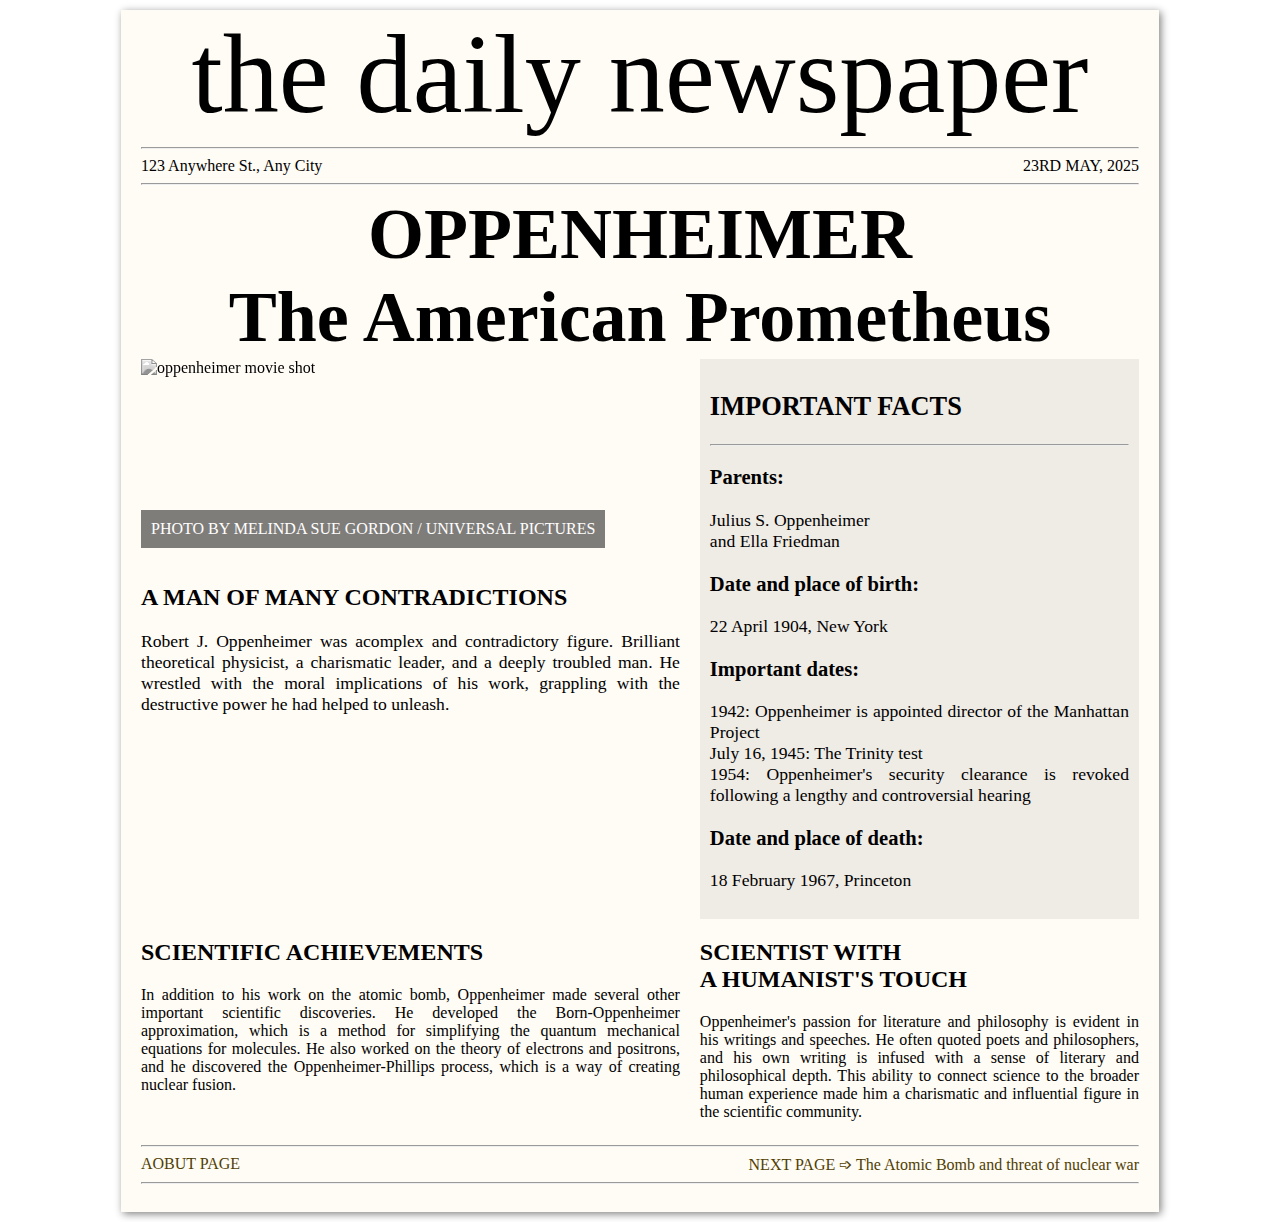
==== index.html @ 1718d895 "Add files via upload" ====
<!DOCTYPE html>
<html lang="en">
<head>
    <meta charset="UTF-8">
    <meta name="viewport" content="width=device-width, initial-scale=1.0">
    <title>Oppenheimer</title>
    <link rel="stylesheet" href="style.css">
</head>
<body>

    <div class="page">
        
        
        <div class="header">
            <h1><center>the daily newspaper</center></h1>
            <hr>

            <section class="info-bar">
                <div>123 Anywhere St., Any City</div>
                <div>23RD MAY, 2025</div>
            </section>
            
            <hr>
        </div>
        
        <div class="title">
            <div class="oppie">OPPENHEIMER</div>
            <div><center>
                The American Prometheus
            </center>
            </div>
        </div>

        <div class="image">
            <p class="credit">PHOTO BY MELINDA SUE GORDON / UNIVERSAL PICTURES</p>
            <img src="/images/gf-02770.jpg" alt="oppenheimer movie shot" width="100%">
        </div>
        <div class="paragraph p2 par2" id="dates">
            <h2>IMPORTANT FACTS</h2>
            <hr>
            <div>
                <h3>Parents:</h3>
                <p>Julius S. Oppenheimer <br>
                    and Ella Friedman</p>
            </div>
            <div>
                <h3>Date and place of birth:</h3>
                <p>22 April 1904, New York</p>
            </div>
            <div>
                <h3>Important dates:</h3>
                <p>1942: Oppenheimer is appointed director of the Manhattan Project <br>
                    July 16, 1945: The Trinity test <br>
                    1954: Oppenheimer's security clearance is revoked following 
                    a lengthy and controversial hearing</p>
            </div>
            <div>
                <h3>Date and place of death:</h3>
                <p>18 February 1967, Princeton </p>
            </div>
        </div>

        <div class="paragraph p1">
            <h2>A MAN OF MANY CONTRADICTIONS</h2>
            <p class="par2">Robert J. Oppenheimer was acomplex and contradictory figure. 
                Brilliant theoretical physicist, a charismatic leader, 
                and a deeply troubled man. He wrestled with the moral implications of his work, grappling with the destructive power he had helped to unleash.

            </p>
        </div>

        <div class="paragraph p2">
            <h2>SCIENTIFIC ACHIEVEMENTS</h2>
            <p>In addition to his work on the atomic bomb, 
                Oppenheimer made several other important scientific discoveries. 
                He developed the Born-Oppenheimer approximation, which is a method
                 for simplifying the quantum mechanical equations for molecules. 
                He also worked on the theory of electrons and positrons, and he discovered 
                the Oppenheimer-Phillips process, 
                which is a way of creating nuclear fusion.</p>
        </div>

        <div class="paragraph p1">
            <h2>SCIENTIST WITH <BR> A HUMANIST'S TOUCH</h2>
            <p>Oppenheimer's passion for literature and philosophy is evident in his 
                writings and speeches. He often quoted poets and philosophers, 
                and his own writing is infused with a sense of literary and philosophical depth.
                 This ability to connect science to the broader human experience made 
                 him a charismatic and influential figure in the scientific community.</p>
        </div>

        <section class="footer">
            <hr>
            <div class="ftst">
                <a href="/about.html" class="navigator">AOBUT PAGE</a>
                <a href="/facts.html" class="navigator">NEXT PAGE ➩ The Atomic Bomb and threat of nuclear war</a>    
            </div>
            <hr>
        </section>

        

    </div>
    
</body>
</html>
---- style.css ----
@font-face {
    font-family: headerfont;
    src: url("/fonts/Chomsky.otf") format("opentype");
}

@import url('https://fonts.googleapis.com/css2?family=Averia+Serif+Libre:wght@700&family=Bitter:wght@300&family=Gothic+A1:wght@200;900&family=Roboto&family=Roboto+Slab:wght@200&display=swap');

@import url('https://fonts.googleapis.com/css2?family=Bitter:wght@300&family=Gothic+A1:wght@200;900&family=Roboto&family=Roboto+Slab:wght@200&display=swap');
p, h1, h2, h3 {
    font-family: 'Bitter', serif;
    font-weight: lighter;
}

h1 {
    font-family: headerfont !important;
    margin: 0px;
    font-size: 7.01em;
}

.page {
    /* border: 1px solid red; */
    display: grid;
    grid-template-columns: 54% 44%;
    grid-template-rows: 11.1% 21.5% 40% 21.5% 1;
    gap: 2%;
    grid-row-gap: 0px;
    max-width: 998px;
    background-color: #fffbf5;
    padding: 20px;
    padding-top: 0px;
    box-shadow: grey 2px 2px 8px;

}

.header, .title, .footer {
    grid-column: 2 span;
}

.info-bar {
    display: flex;
    flex-direction: row;
    justify-content: space-between;
}

.title {
    display: flex;
    flex-direction: column;
    justify-content: center;
    align-items: center;
    font-size: 4.5em;
    font-family: 'Averia Serif Libre', serif;
    font-weight: BOLDER;
}

img {
    object-fit: cover;
    /* grid-row-end: 4; */
    height: 100%;
    filter: grayscale();
}

.header, .footer {
    width: 100%;
}

body {
    display: flex;
    justify-content: center;
    align-items: center;
    padding: 2px;

}

h2 {
    font-weight: bold;
}

.par2 {
    font-size: 1.1rem;
    text-align: justify;
}

.p2 {
    grid-row: span 2;
    
}

h3 {
    font-weight: bold;
}

.paragraph {
    text-align: justify;
}

.about {
    width: 100%;
    display: flex;
    flex-direction: column;
    justify-content: center;
}

ul {
    list-style: circle;
}

a {
    color: #4f4003;
}

.contact {
    display: flex;
    flex-direction: row;
    justify-content: center;
    gap: 2rem;
}

.image {
    position: relative;
  }
  
  .credit {
    position: absolute;
    bottom: 0;
    left: 0;
    background-color: rgba(0, 0, 0, 0.5);
    color: white;
    padding: 10px;
    z-index: 1;
  }

  .ftst {
    display: flex;
    flex-direction: row;
    justify-content: space-between;
    align-items: center;
  }

  .bottom {
    margin-bottom: 30px;
    margin-top: 30px;
  }



.img2 {
    grid-column: span 2;
    padding-top: 20px;
    padding-bottom: 10px;
    aspect-ratio: 16/9;
}

/* .img1 {
    max-height: 4px;
} */

/* .text {
    display: flex;
    flex-direction: column;
    justify-content: center;    
} */

.p-img {
    display: flex;
    flex-direction: row;
    justify-content: space-between;
}
.text {
    width: 50%;
    height: min-content;

}

.img1 {
    width: 45%;
    object-fit: cover;
    /* max-height: 407px; */
    
}

@media (min-width: 880px) {
    .img1 {
      max-height: 380px;
    }
  }

.navigator {
    text-decoration: none;
}

#dates {
    background-color: #3b393715;
    padding: 10px;
}
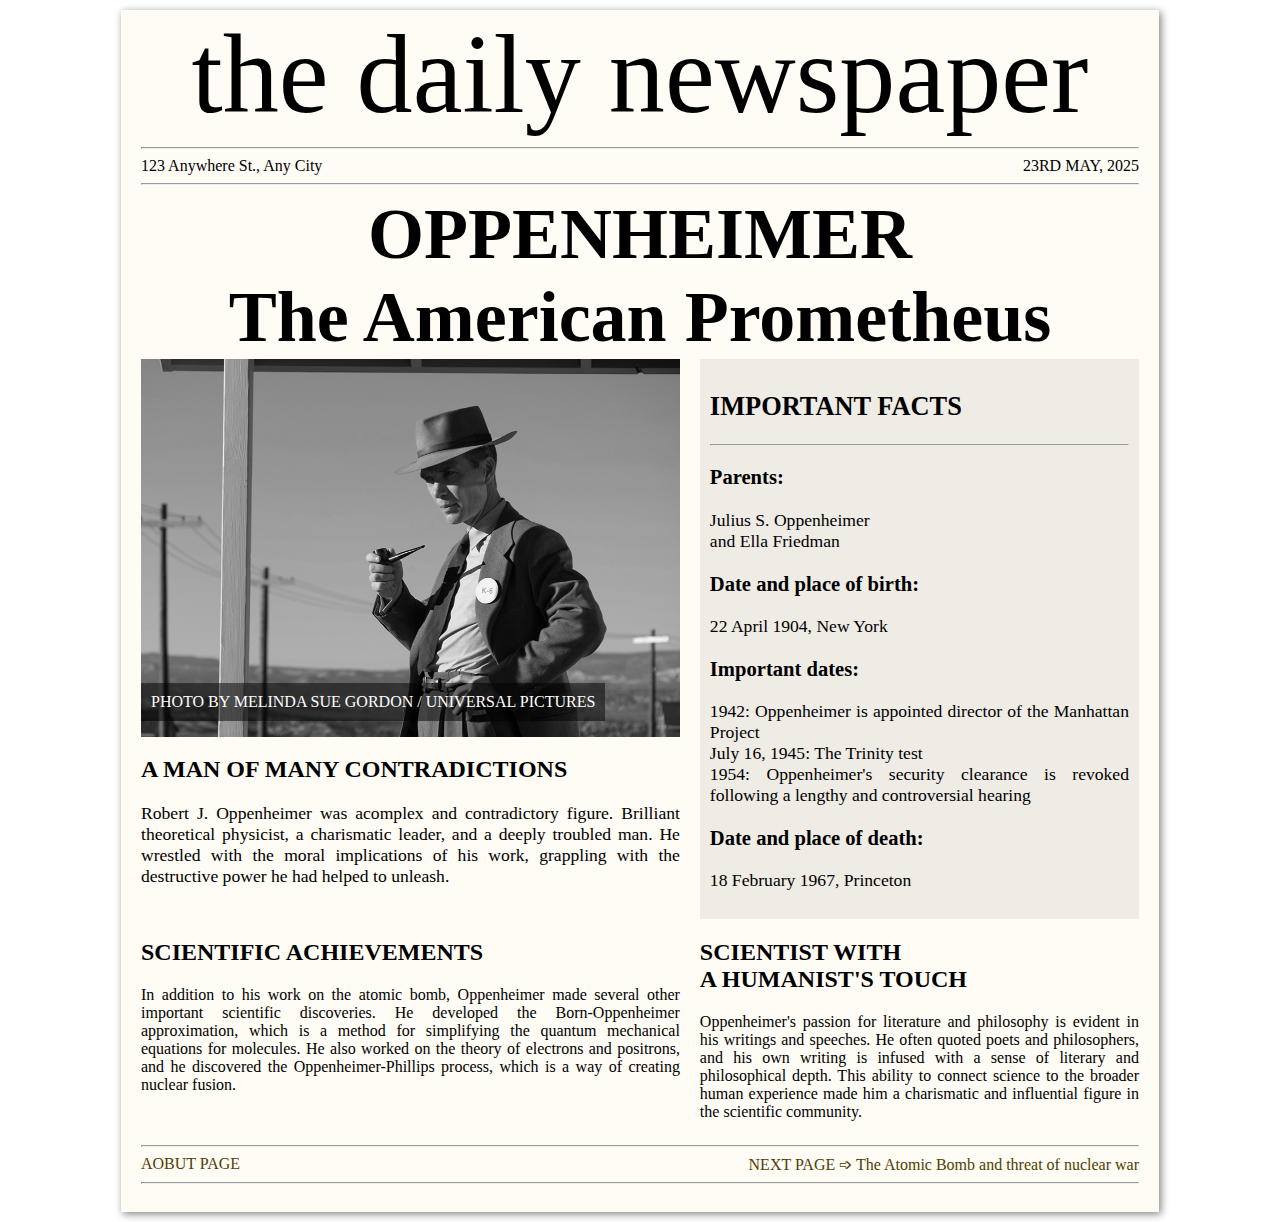
==== commit 591670fe: "Update index.html" ====
--- a/index.html
+++ b/index.html
@@ -33,7 +33,7 @@
 
         <div class="image">
             <p class="credit">PHOTO BY MELINDA SUE GORDON / UNIVERSAL PICTURES</p>
-            <img src="/images/gf-02770.jpg" alt="oppenheimer movie shot" width="100%">
+            <img src="/gf-02770.jpg" alt="oppenheimer movie shot" width="100%">
         </div>
         <div class="paragraph p2 par2" id="dates">
             <h2>IMPORTANT FACTS</h2>
@@ -103,4 +103,4 @@
     </div>
     
 </body>
-</html>+</html>
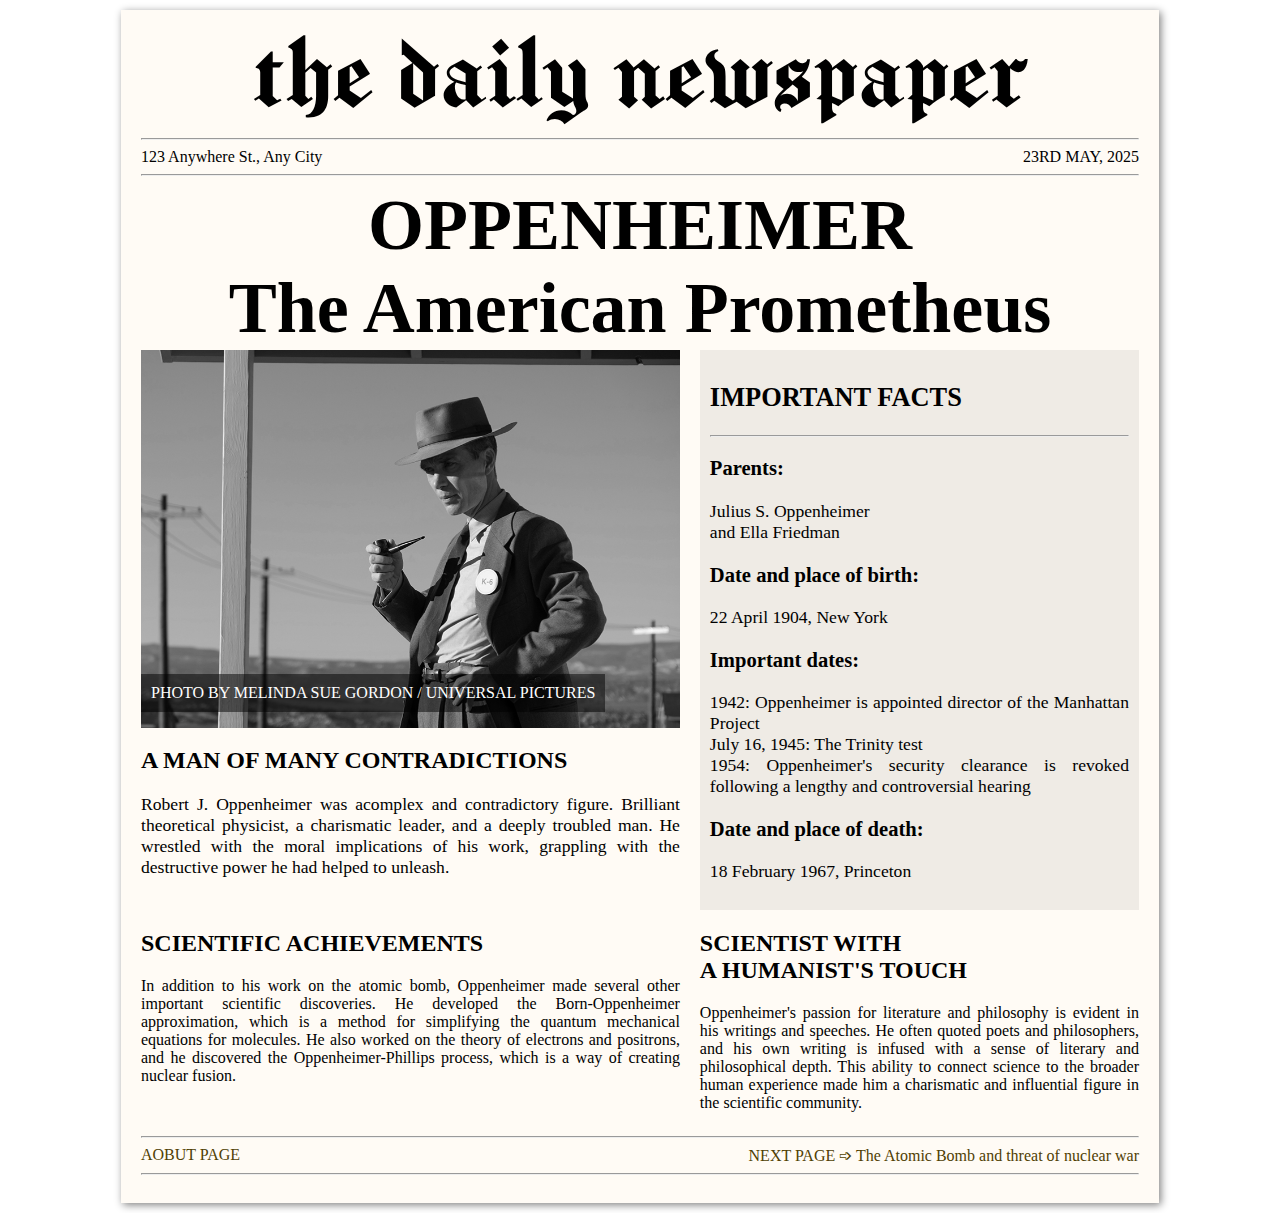
==== commit 3b6da99e: "Update index.html" ====
--- a/index.html
+++ b/index.html
@@ -33,7 +33,7 @@
 
         <div class="image">
             <p class="credit">PHOTO BY MELINDA SUE GORDON / UNIVERSAL PICTURES</p>
-            <img src="/gf-02770.jpg" alt="oppenheimer movie shot" width="100%">
+            <img src="gf-02770.jpg" alt="oppenheimer movie shot" width="100%">
         </div>
         <div class="paragraph p2 par2" id="dates">
             <h2>IMPORTANT FACTS</h2>
--- a/style.css
+++ b/style.css
@@ -1,6 +1,6 @@
 @font-face {
     font-family: headerfont;
-    src: url("/fonts/Chomsky.otf") format("opentype");
+    src: url("/Chomsky.otf") format("opentype");
 }
 
 @import url('https://fonts.googleapis.com/css2?family=Averia+Serif+Libre:wght@700&family=Bitter:wght@300&family=Gothic+A1:wght@200;900&family=Roboto&family=Roboto+Slab:wght@200&display=swap');
@@ -191,4 +191,4 @@
 #dates {
     background-color: #3b393715;
     padding: 10px;
-}+}
